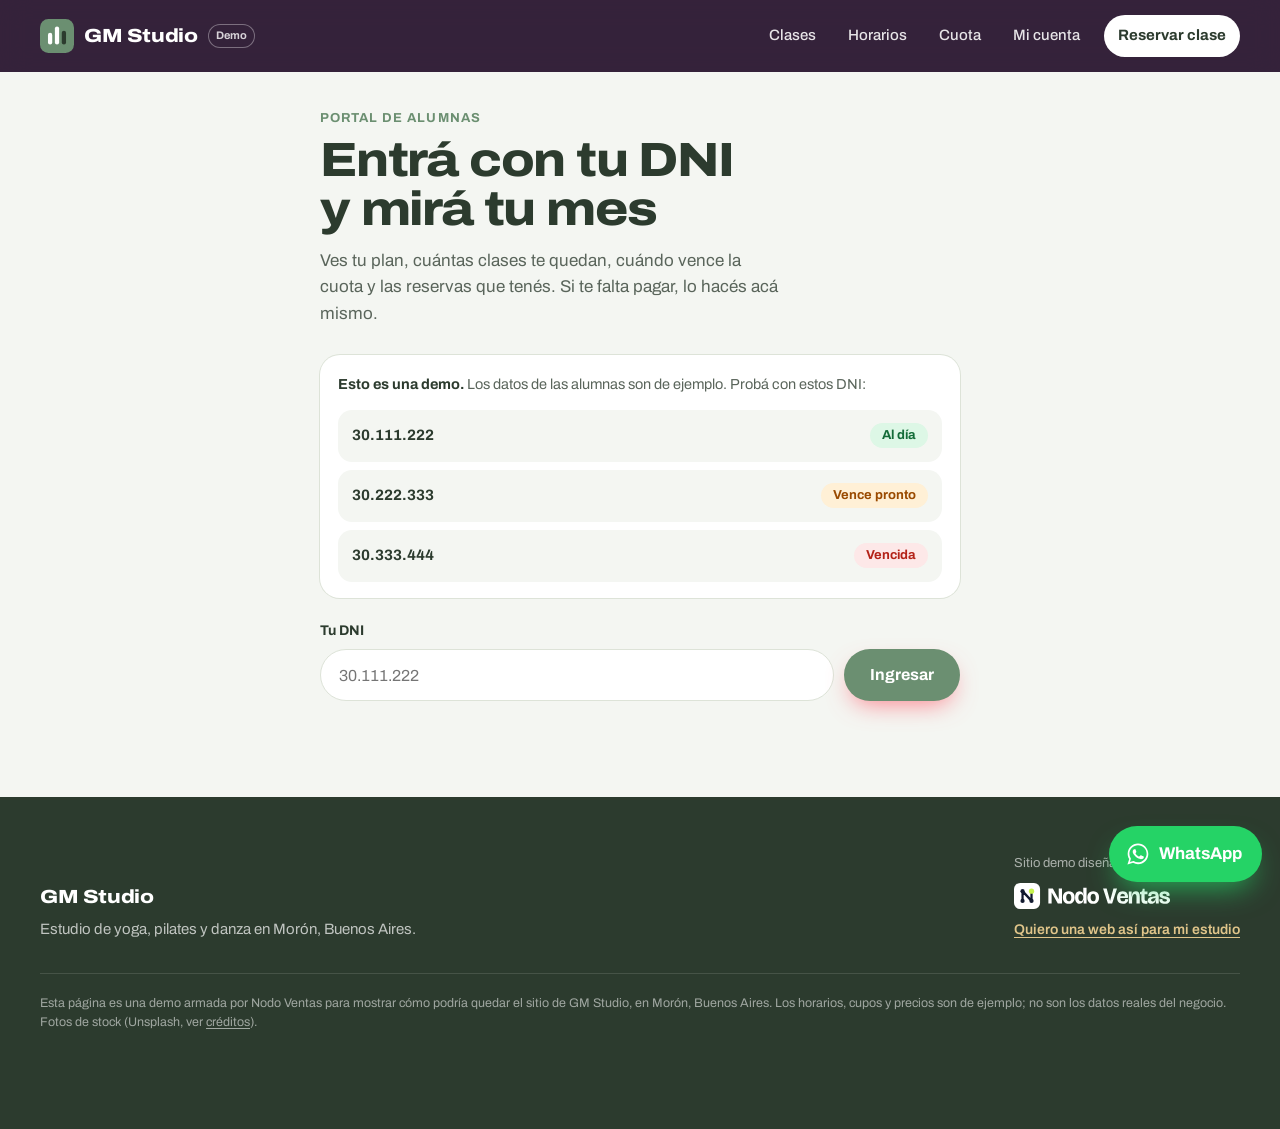
==== mi-cuenta/index.html @ b929a4d4 "Demo personalizada de Nodo Ventas: demo-gm-studio-moron" ====
<!DOCTYPE html>
<html lang="es-AR">
<head>
  <meta charset="utf-8">
  <meta name="viewport" content="width=device-width, initial-scale=1, viewport-fit=cover">
  <title>Portal de alumnas · GM Studio</title>
  <meta name="description" content="Entrá con tu DNI y mirá tu plan, cuántas clases te quedan, cuándo vence la cuota y tus reservas. Sitio demo creado por Nodo Ventas.">
  <meta name="robots" content="noindex, nofollow">
  <meta name="theme-color" content="#2C3B2E">
  <link rel="icon" href="../favicon.svg" type="image/svg+xml">
  <link rel="preconnect" href="https://fonts.googleapis.com">
  <link rel="preconnect" href="https://fonts.gstatic.com" crossorigin>
  <link href="https://fonts.googleapis.com/css2?family=Archivo:wdth,wght@62..125,400..900&display=swap" rel="stylesheet">
  <link rel="stylesheet" href="../styles.css">
  <link rel="stylesheet" href="portal.css">
</head>
<body class="subpage">
  <a class="skip" href="#contenido">Saltar al contenido</a>

  <header class="site-header solid" id="top">
    <div class="wrap header-inner">
      <a class="brand" href="../" aria-label="GM Studio, inicio">
        <svg class="brand-mark" viewBox="0 0 64 64" aria-hidden="true"><rect width="64" height="64" rx="16" fill="#6B8F71"/><rect x="15" y="26" width="8" height="22" rx="4" fill="#fff"/><rect x="28" y="14" width="8" height="34" rx="4" fill="#fff"/><rect x="41" y="22" width="8" height="26" rx="4" fill="#2C3B2E"/></svg>
        <span class="brand-name">GM Studio</span>
      </a>
      <a class="demo-tag" href="../oferta/" title="Sitio demo hecho por Nodo Ventas">Demo</a>
      <button class="menu-btn" type="button" aria-expanded="false" aria-controls="nav" aria-label="Abrir menú"><span></span><span></span></button>
      <nav class="nav" id="nav">
        <a href="../#clases">Clases</a>
        <a href="../#horarios">Horarios</a>
        <a href="../#cuota">Cuota</a>
        <a href="./" aria-current="page">Mi cuenta</a>
        <a class="nav-cta" href="../#horarios">Reservar clase</a>
      </nav>
    </div>
  </header>

  <main id="contenido" class="portal">
    <div class="wrap portal-wrap">
      <p class="portal-kicker">Portal de alumnas</p>
      <h1>Entrá con tu DNI y mirá tu mes</h1>
      <p class="portal-lead">Ves tu plan, cuántas clases te quedan, cuándo vence la cuota y las reservas que tenés. Si te falta pagar, lo hacés acá mismo.</p>

      <aside class="demo-banner" aria-label="Datos de la demo">
        <p><strong>Esto es una demo.</strong> Los datos de las alumnas son de ejemplo. Probá con estos DNI:</p>
        <div class="dni-hints">
          <button type="button" class="hint" data-dni="30111222">30.111.222 <span class="badge badge-ok">Al día</span></button>
          <button type="button" class="hint" data-dni="30222333">30.222.333 <span class="badge badge-pend">Vence pronto</span></button>
          <button type="button" class="hint" data-dni="30333444">30.333.444 <span class="badge badge-late">Vencida</span></button>
        </div>
      </aside>

      <form id="login-form" class="dni-form">
        <label for="dni">Tu DNI</label>
        <div class="dni-row">
          <input id="dni" name="dni" inputmode="numeric" autocomplete="off" required placeholder="30.111.222" aria-describedby="dni-error">
          <button class="btn btn-coral" type="submit">Ingresar</button>
        </div>
        <p class="form-error" id="dni-error" hidden>No encontramos ese DNI. En la demo usá uno de los tres de arriba.</p>
      </form>

      <section id="account-panel" class="account portal-account" hidden aria-live="polite"></section>
    </div>
  </main>

  <footer class="site-footer">
    <div class="wrap footer-grid">
      <div class="footer-brand">
        <span class="brand-name">GM Studio</span>
        <p>Estudio de yoga, pilates y danza en Morón, Buenos Aires.</p>
      </div>
      <div class="made-by">
        <span>Sitio demo diseñado por</span>
        <a href="../oferta/" aria-label="Nodo Ventas, ver la oferta"><img src="../img/nodo/nodo-ventas-logo-blanco.svg" alt="Nodo Ventas" width="150" height="25"></a>
        <a class="made-link" href="../oferta/">Quiero una web así para mi estudio</a>
      </div>
    </div>
    <p class="wrap legal">Esta página es una demo armada por Nodo Ventas para mostrar cómo podría quedar el sitio de GM Studio, en Morón, Buenos Aires. Los horarios, cupos y precios son de ejemplo; no son los datos reales del negocio. Fotos de stock (Unsplash, ver <a href="../CREDITS.md">créditos</a>).</p>
  </footer>

  <a class="wa-float" href="https://wa.me/5491100000000?text=Hola%21%20Quiero%20reservar%20una%20clase%20de%20prueba" target="_blank" rel="noopener" aria-label="Escribir por WhatsApp">
    <svg viewBox="0 0 32 32" aria-hidden="true"><path fill="currentColor" d="M16 3C9 3 3.3 8.6 3.3 15.6c0 2.4.7 4.7 1.9 6.7L3 29l6.9-2.1c1.9 1 4 1.6 6.1 1.6 7 0 12.7-5.6 12.7-12.6S23 3 16 3zm0 23.2c-1.9 0-3.8-.5-5.4-1.5l-.4-.2-4.1 1.2 1.2-4-.3-.4a10.4 10.4 0 0 1-1.6-5.6C5.4 9.9 10.1 5.3 16 5.3s10.6 4.6 10.6 10.3S21.9 26.2 16 26.2zm5.8-7.7c-.3-.2-1.9-.9-2.2-1-.3-.1-.5-.2-.7.2-.2.3-.8 1-1 1.2-.2.2-.4.2-.7.1-.3-.2-1.3-.5-2.5-1.6-.9-.8-1.6-1.8-1.7-2.1-.2-.3 0-.5.1-.6l.5-.6c.2-.2.2-.3.3-.6.1-.2 0-.4 0-.6l-1-2.4c-.3-.6-.5-.5-.7-.5h-.6c-.2 0-.6.1-.9.4-.3.3-1.2 1.1-1.2 2.7s1.2 3.2 1.4 3.4c.2.2 2.4 3.6 5.8 5 2.9 1.1 3.4.9 4 .8.6-.1 1.9-.8 2.2-1.5.3-.8.3-1.4.2-1.5-.1-.2-.3-.3-.6-.4z"/></svg>
    <span>WhatsApp</span>
  </a>

  <div class="modal" id="modal-pago" hidden>
    <div class="sheet" role="dialog" aria-modal="true" aria-labelledby="pago-titulo">
      <button class="sheet-x" type="button" data-close aria-label="Cerrar">×</button>
      <div id="pago-form">
        <h2 id="pago-titulo">Cuota de noviembre</h2>
        <p class="pay-amount">$18.000</p>
        <p class="class-resume" id="pago-resumen">Plan 8 clases · GM Studio</p>
        <fieldset class="pay-methods">
          <legend>Medio de pago</legend>
          <label><input type="radio" name="pm" checked> Dinero en cuenta de Mercado Pago</label>
          <label><input type="radio" name="pm"> Tarjeta de débito o crédito</label>
        </fieldset>
        <button class="btn btn-mp btn-block" type="button" id="btn-pagar">Pagar $18.000</button>
        <p class="fine-print">Simulación de demo: no se abre un checkout real ni se cobra nada.</p>
      </div>
      <div id="pago-ok" hidden>
        <div class="ok-head">
          <span class="ok-check" aria-hidden="true"><svg viewBox="0 0 24 24"><path d="M5 12.5l4.2 4.2L19 7" fill="none" stroke="currentColor" stroke-width="2.6" stroke-linecap="round" stroke-linejoin="round"/></svg></span>
          <div><h2>Pago aprobado</h2><p class="class-resume">La cuota quedó acreditada en tu cuenta.</p></div>
        </div>
        <button class="btn btn-ink btn-block" type="button" data-close>Volver</button>
      </div>
    </div>
  </div>

  <script src="portal.js"></script>
</body>
</html>
---- styles.css ----
:root {
  --plum: #2C3B2E;
  --plum-2: #3A4E3D;
  --coral: #6B8F71;
  --coral-ink: #54785A;
  --amber: #E0C58A;
  --paper: #FFFFFF;
  --mist: #F4F6F2;
  --ink: #2C3B2E;
  --ink-soft: #5A655B;
  --line: #DDE3D8;
  --mp: #009EE3;
  --wa: #25D366;
  --font: "Archivo", "Helvetica Neue", Arial, sans-serif;
  --max: 1200px;
  --ease: cubic-bezier(.16, 1, .3, 1);
}
*, *::before, *::after { box-sizing: border-box; }
html { scroll-behavior: smooth; -webkit-text-size-adjust: 100%; }
@media (prefers-reduced-motion: reduce) { html { scroll-behavior: auto; } *, *::before, *::after { animation: none !important; transition: none !important; } }
body { margin: 0; background: var(--paper); color: var(--ink); font-family: var(--font); font-size: 17px; line-height: 1.55; -webkit-font-smoothing: antialiased; font-variation-settings: "wdth" 100; }
::selection { background: var(--coral); color: #fff; }
img { max-width: 100%; display: block; }
a { color: inherit; text-underline-offset: .18em; }
button, input { font: inherit; color: inherit; }
button { cursor: pointer; }
:focus-visible { outline: 3px solid var(--amber); outline-offset: 3px; border-radius: 6px; }
h1, h2, h3 { margin: 0; line-height: 1.02; letter-spacing: -0.025em; font-weight: 800; font-stretch: 112%; font-variation-settings: "wdth" 112; text-wrap: balance; }
p { margin: 0; }
.wrap { width: min(var(--max), calc(100% - 40px)); margin-inline: auto; }
.skip { position: absolute; left: 12px; top: -48px; z-index: 100; background: var(--amber); color: var(--ink); padding: 8px 12px; border-radius: 8px; }
.skip:focus { top: 12px; }

/* header */
.site-header { position: fixed; inset: 0 0 auto; z-index: 40; color: #fff; transition: background .4s var(--ease), box-shadow .4s var(--ease); }
.site-header.solid { background: rgba(36, 16, 43, .92); backdrop-filter: saturate(1.4) blur(14px); box-shadow: 0 1px 0 rgba(255,255,255,.08); }
.header-inner { display: flex; align-items: center; justify-content: space-between; min-height: 72px; gap: 16px; }
.brand { display: inline-flex; align-items: center; gap: 10px; text-decoration: none; }
.brand-mark { width: 34px; height: 34px; }
.brand-name { font-weight: 800; font-size: 19px; letter-spacing: -0.02em; font-variation-settings: "wdth" 118; }
.nav { display: flex; align-items: center; gap: 4px; }
.nav a { text-decoration: none; font-size: 15px; font-weight: 500; padding: 9px 14px; border-radius: 999px; opacity: .88; transition: background .2s, opacity .2s; }
.nav a:hover { opacity: 1; background: rgba(255,255,255,.1); }
.nav .nav-cta { background: #fff; color: var(--plum); font-weight: 700; opacity: 1; margin-left: 6px; }
.nav .nav-cta:hover { background: var(--amber); }
.menu-btn { display: none; width: 44px; height: 44px; border: 0; border-radius: 12px; background: rgba(255,255,255,.12); position: relative; }
.menu-btn span { position: absolute; left: 13px; right: 13px; height: 2px; background: #fff; border-radius: 2px; transition: transform .3s var(--ease); }
.menu-btn span:first-child { top: 17px; } .menu-btn span:last-child { top: 25px; }
.menu-btn[aria-expanded="true"] span:first-child { transform: translateY(4px) rotate(45deg); }
.menu-btn[aria-expanded="true"] span:last-child { transform: translateY(-4px) rotate(-45deg); }
@media (max-width: 860px) {
  .menu-btn { display: block; }
  .nav { position: absolute; top: 72px; left: 12px; right: 12px; flex-direction: column; align-items: stretch; padding: 10px; border-radius: 18px; background: var(--plum); box-shadow: 0 24px 48px rgba(0,0,0,.35); opacity: 0; transform: translateY(-8px); pointer-events: none; transition: opacity .25s var(--ease), transform .25s var(--ease); }
  .nav.open { opacity: 1; transform: none; pointer-events: auto; }
  .nav a { padding: 14px 16px; font-size: 17px; }
  .nav .nav-cta { margin: 6px 0 0; text-align: center; }
}

/* buttons */
.btn { display: inline-flex; align-items: center; justify-content: center; gap: 8px; min-height: 52px; padding: 0 26px; border-radius: 999px; border: 0; font-weight: 700; font-size: 16px; text-decoration: none; transition: transform .2s var(--ease), background .2s, box-shadow .2s; }
.btn:active { transform: scale(.97); }
.btn-coral { background: var(--coral); color: #fff; box-shadow: 0 10px 24px -8px rgba(255,77,94,.7); }
.btn-coral:hover { background: var(--coral-ink); }
.btn-glass { background: rgba(255,255,255,.14); color: #fff; backdrop-filter: blur(8px); box-shadow: inset 0 0 0 1px rgba(255,255,255,.35); }
.btn-glass:hover { background: rgba(255,255,255,.24); }
.btn-ink { background: var(--plum); color: #fff; }
.btn-ink:hover { background: var(--plum-2); }
.btn-mp { background: var(--mp); color: #fff; }
.btn-mp:hover { background: #0088c4; }
.btn-ghost { background: transparent; box-shadow: inset 0 0 0 1.5px var(--line); color: var(--ink); }
.btn-block { width: 100%; }
.btn[disabled] { opacity: .45; cursor: not-allowed; box-shadow: none; }

/* hero */
.hero { position: relative; min-height: 100svh; display: flex; align-items: flex-end; color: #fff; overflow: hidden; background: var(--plum); }
.hero-img { position: absolute; inset: 0; width: 100%; height: 100%; object-fit: cover; object-position: 62% 30%; transform: scale(1.06); animation: settle 1.8s var(--ease) forwards; }
.hero-shade { position: absolute; inset: 0; background: linear-gradient(180deg, rgba(44, 59, 46,.55) 0%, rgba(44, 59, 46,0) 28%, rgba(44, 59, 46,.2) 50%, rgba(44, 59, 46,.94) 100%), linear-gradient(90deg, rgba(44, 59, 46,.7) 0%, rgba(44, 59, 46,0) 65%); }
.hero-inner { position: relative; padding: 96px 0 64px; display: grid; grid-template-columns: 1.15fr minmax(260px, 360px); gap: 40px; align-items: end; width: 100%; }
.hero-video { width: min(100%, 360px); aspect-ratio: 9 / 16; justify-self: end; border-radius: 22px; overflow: hidden; background: #000; box-shadow: 0 28px 60px -18px rgba(0,0,0,.7), 0 0 0 1px rgba(255,255,255,.14); }
.hero-video video { width: 100%; height: 100%; display: block; object-fit: contain; background: #000; }
.hero-copy { min-width: 0; }
.hero-title { font-size: clamp(50px, 9vw, 124px); line-height: .9; letter-spacing: -0.035em; font-weight: 900; font-variation-settings: "wdth" 125; max-width: 11ch; }
.hero-title span { display: inline-block; opacity: 0; transform: translateY(.35em); animation: rise .9s var(--ease) forwards; }
.hero-title span:nth-child(2) { animation-delay: .12s; }
.hero-title span:nth-child(3) { animation-delay: .24s; color: var(--amber); }
.hero-lead { max-width: 46ch; margin-top: 26px; font-size: clamp(17px, 1.6vw, 20px); color: rgba(255,255,255,.86); }
.hero-actions { display: flex; flex-wrap: wrap; gap: 12px; margin-top: 30px; }
.hero-meta { display: flex; align-items: center; gap: 10px; margin-top: 28px; font-size: 14px; color: rgba(255,255,255,.75); }
.live-dot { width: 9px; height: 9px; border-radius: 50%; background: #3BE07A; box-shadow: 0 0 0 0 rgba(59,224,122,.6); animation: pulse 2s infinite; }
@keyframes settle { to { transform: scale(1); } }
@keyframes rise { to { opacity: 1; transform: none; } }
@keyframes pulse { 70% { box-shadow: 0 0 0 10px rgba(59,224,122,0); } 100% { box-shadow: 0 0 0 0 rgba(59,224,122,0); } }

/* sections */
section { scroll-margin-top: 72px; }
.section-head { display: grid; grid-template-columns: 1.1fr 1fr; gap: 24px 64px; align-items: end; margin-bottom: 40px; }
.section-head h2 { font-size: clamp(36px, 5vw, 64px); }
.section-head p { color: var(--ink-soft); max-width: 48ch; }
@media (max-width: 860px) { .section-head { grid-template-columns: 1fr; margin-bottom: 28px; } }

.clases { padding: 104px 0 88px; }
.rail { display: grid; grid-auto-flow: column; grid-auto-columns: minmax(280px, 31%); gap: 18px; overflow-x: auto; scroll-snap-type: x mandatory; padding: 4px max(20px, calc((100% - var(--max)) / 2)) 24px; scroll-padding-inline: max(20px, calc((100% - var(--max)) / 2)); scrollbar-width: thin; scrollbar-color: var(--coral) var(--mist); }
.rail::-webkit-scrollbar { height: 6px; } .rail::-webkit-scrollbar-thumb { background: var(--coral); border-radius: 6px; } .rail::-webkit-scrollbar-track { background: var(--mist); }
@media (max-width: 860px) { .rail { grid-auto-columns: 78%; } }
.class-tile { position: relative; scroll-snap-align: start; border-radius: 22px; overflow: hidden; aspect-ratio: 4 / 5; background: var(--plum); color: #fff; isolation: isolate; }
.class-tile img { position: absolute; inset: 0; width: 100%; height: 100%; object-fit: cover; transition: transform .8s var(--ease); z-index: -1; }
.class-tile::after { content: ""; position: absolute; inset: 0; z-index: -1; background: linear-gradient(180deg, rgba(44, 59, 46,0) 40%, rgba(44, 59, 46,.92) 100%); }
.class-tile:hover img { transform: scale(1.05); }
.tile-copy { position: absolute; inset: auto 0 0; padding: 22px; }
.tile-copy h3 { font-size: 28px; }
.tile-copy p { margin-top: 6px; color: rgba(255,255,255,.85); font-size: 15px; }
.tile-meta { display: inline-block; margin-top: 12px; font-size: 13px; font-weight: 600; color: var(--amber); }

/* horarios */
.horarios { padding: 96px 0; background: var(--mist); }
.days { display: flex; gap: 8px; overflow-x: auto; padding-bottom: 6px; margin-bottom: 22px; scrollbar-width: none; }
.days::-webkit-scrollbar { display: none; }
.day { flex: 0 0 auto; min-width: 82px; padding: 12px 16px; border-radius: 16px; border: 0; background: #fff; color: var(--ink); text-align: left; box-shadow: inset 0 0 0 1px var(--line); transition: background .2s, color .2s; }
.day b { display: block; font-size: 17px; }
.day small { color: var(--ink-soft); font-size: 13px; }
.day[aria-selected="true"] { background: var(--plum); color: #fff; box-shadow: none; }
.day[aria-selected="true"] small { color: rgba(255,255,255,.7); }
.schedule { display: grid; gap: 12px; }
.slot { display: grid; grid-template-columns: 76px 96px 1fr auto; align-items: center; gap: 20px; padding: 14px 16px 14px 20px; border-radius: 20px; background: #fff; box-shadow: 0 1px 2px rgba(44, 59, 46,.06); animation: rise .5s var(--ease) both; opacity: 0; transform: translateY(8px); }
.slot:nth-child(2) { animation-delay: .05s; } .slot:nth-child(3) { animation-delay: .1s; }
.slot-time { font-size: 24px; font-weight: 800; font-variant-numeric: tabular-nums; letter-spacing: -0.02em; }
.slot-time small { display: block; font-size: 13px; font-weight: 500; color: var(--ink-soft); }
.slot img { width: 96px; height: 72px; object-fit: cover; border-radius: 12px; }
.slot h3 { font-size: 20px; letter-spacing: -0.015em; font-variation-settings: "wdth" 105; }
.slot-sub { color: var(--ink-soft); font-size: 14px; margin-top: 2px; }
.spots { display: flex; align-items: center; gap: 10px; margin-top: 8px; font-size: 13px; font-weight: 600; }
.bar { width: 110px; height: 6px; border-radius: 6px; background: var(--line); overflow: hidden; }
.bar i { display: block; height: 100%; background: var(--coral); border-radius: 6px; }
.spots.ok { color: #1F8A4C; } .spots.ok .bar i { background: #2EB866; }
.spots.warn { color: #C2410C; } .spots.warn .bar i { background: var(--amber); }
.spots.full { color: var(--ink-soft); }
.slot .btn { min-height: 46px; padding: 0 20px; font-size: 15px; }
@media (max-width: 720px) {
  .slot { grid-template-columns: 64px 1fr; grid-template-areas: "time info" "btn btn"; gap: 12px 14px; padding: 16px; }
  .slot img { display: none; }
  .slot-time { grid-area: time; font-size: 21px; }
  .slot-info { grid-area: info; }
  .slot .btn { grid-area: btn; width: 100%; }
}

/* cuota */
.cuota { padding: 112px 0; }
.cuota-grid { display: grid; grid-template-columns: 1fr minmax(320px, 440px); gap: 64px; align-items: center; }
.cuota-copy h2, .avisos-copy h2 { font-size: clamp(36px, 5vw, 60px); }
.cuota-copy > p, .avisos-copy > p { margin-top: 18px; color: var(--ink-soft); max-width: 46ch; }
.ticks { list-style: none; padding: 0; margin: 26px 0 0; display: grid; gap: 12px; }
.ticks li { display: flex; gap: 12px; align-items: flex-start; font-weight: 500; }
.ticks li::before { content: ""; flex: 0 0 22px; height: 22px; border-radius: 50%; background: var(--coral) url("data:image/svg+xml,%3Csvg xmlns='http://www.w3.org/2000/svg' viewBox='0 0 24 24'%3E%3Cpath d='M6 12.5l4 4L18 8' fill='none' stroke='white' stroke-width='3' stroke-linecap='round' stroke-linejoin='round'/%3E%3C/svg%3E") center/14px no-repeat; margin-top: 1px; }
.account { background: #fff; border-radius: 28px; padding: 26px; box-shadow: 0 30px 60px -24px rgba(44, 59, 46,.35), 0 0 0 1px var(--line); }
.account-head { display: flex; gap: 14px; align-items: center; padding-bottom: 18px; border-bottom: 1px solid var(--line); }
.account-head strong { display: block; font-size: 18px; } .account-head span { color: var(--ink-soft); font-size: 14px; }
.avatar { width: 48px; height: 48px; border-radius: 50%; display: grid; place-items: center; background: var(--amber); color: var(--plum); font-weight: 800; }
.fee-row { display: flex; justify-content: space-between; align-items: center; padding: 16px 0; border-bottom: 1px solid var(--line); }
.fee-row strong { display: block; } .fee-row span { color: var(--ink-soft); font-size: 14px; }
.badge { font-size: 13px; font-weight: 700; padding: 6px 12px; border-radius: 999px; }
.badge-ok { background: #DDF7E6; color: #136C38; }
.badge-pend { background: #FFF0D6; color: #9A4A00; }
.account .btn-mp { width: 100%; margin-top: 20px; }
.fine-print { font-size: 12.5px; color: var(--ink-soft); margin-top: 12px; }
@media (max-width: 860px) { .cuota-grid { grid-template-columns: 1fr; gap: 40px; } .cuota { padding: 80px 0; } }

/* avisos */
.avisos { padding: 112px 0; background: var(--plum); color: #fff; overflow: hidden; }
.avisos-grid { display: grid; grid-template-columns: minmax(300px, 380px) 1fr; gap: 80px; align-items: center; }
.avisos-copy > p { color: rgba(255,255,255,.78); }
.avisos-copy .btn { margin-top: 28px; background: #fff; color: var(--plum); }
.phone { border-radius: 40px; padding: 10px; background: #0E0711; box-shadow: 0 40px 80px -20px rgba(0,0,0,.6), 0 0 0 1px rgba(255,255,255,.08); transform: rotate(-2deg); }
.phone .wa-top { border-radius: 30px 30px 0 0; }
.phone .wa-body { border-radius: 0 0 30px 30px; min-height: 470px; }
@media (max-width: 860px) { .avisos-grid { grid-template-columns: 1fr; gap: 48px; } .phone { transform: none; max-width: 380px; } .avisos { padding: 80px 0; } }

/* whatsapp look */
.wa-top { display: flex; align-items: center; gap: 10px; padding: 12px 14px; background: #008069; color: #fff; }
.wa-back { font-size: 26px; line-height: 1; opacity: .9; }
.wa-ava { width: 36px; height: 36px; flex: 0 0 36px; } .wa-ava svg { width: 100%; height: 100%; }
.wa-name { display: flex; flex-direction: column; line-height: 1.2; } .wa-name b { font-size: 15px; } .wa-name small { font-size: 12px; opacity: .8; }
.wa-body { background: #EFEAE2; padding: 14px 12px 18px; display: flex; flex-direction: column; gap: 6px; color: #111B21; font-family: -apple-system, "Segoe UI", Roboto, Helvetica, Arial, sans-serif; font-size: 14.5px; line-height: 1.4; }
.wa-day { align-self: center; background: #fff; color: #54656F; font-size: 12px; padding: 4px 10px; border-radius: 8px; margin: 6px 0; box-shadow: 0 1px 1px rgba(0,0,0,.08); }
.bubble { max-width: 86%; padding: 7px 9px 6px; border-radius: 10px; box-shadow: 0 1px 1px rgba(0,0,0,.12); position: relative; }
.bubble.in { align-self: flex-start; background: #fff; border-top-left-radius: 2px; }
.bubble.out { align-self: flex-end; background: #D9FDD3; border-top-right-radius: 2px; }
.bubble time { display: block; text-align: right; font-size: 11px; color: #667781; margin-top: 2px; }
.ticks-blue { color: #53BDEB; letter-spacing: -3px; margin-left: 2px; }
.wa-link { color: #027EB5; text-decoration: underline; }

/* sala */
.sala { position: relative; min-height: 70vh; display: flex; align-items: flex-end; color: #fff; }
.sala img { position: absolute; inset: 0; width: 100%; height: 100%; object-fit: cover; }
.sala::before { content: ""; position: absolute; inset: 0; z-index: 1; background: linear-gradient(0deg, rgba(44, 59, 46,.85), rgba(44, 59, 46,0) 60%); }
.sala-copy { position: relative; z-index: 2; padding-bottom: 56px; }
.sala-copy h2 { font-size: clamp(30px, 4.4vw, 56px); max-width: 18ch; }

/* faq */
.faq { padding: 112px 0; }
.faq-grid { display: grid; grid-template-columns: 1fr 1.3fr; gap: 64px; }
.faq h2 { font-size: clamp(34px, 4.5vw, 56px); }
details { border-bottom: 1px solid var(--line); padding: 20px 0; }
summary { cursor: pointer; font-weight: 700; font-size: 19px; list-style: none; display: flex; justify-content: space-between; gap: 16px; }
summary::-webkit-details-marker { display: none; }
summary::after { content: "+"; font-weight: 400; font-size: 26px; line-height: 1; color: var(--coral); transition: transform .3s var(--ease); }
details[open] summary::after { transform: rotate(45deg); }
details p { margin-top: 10px; color: var(--ink-soft); max-width: 60ch; }
@media (max-width: 860px) { .faq-grid { grid-template-columns: 1fr; gap: 24px; } .faq { padding: 80px 0; } }

/* footer */
.site-footer { background: var(--plum); color: #fff; padding: 56px 0 96px; }
.footer-grid { display: flex; flex-wrap: wrap; justify-content: space-between; gap: 32px; align-items: flex-end; padding-bottom: 32px; border-bottom: 1px solid rgba(255,255,255,.12); }
.footer-brand p { color: rgba(255,255,255,.7); margin-top: 6px; font-size: 15px; }
.made-by { display: grid; gap: 10px; justify-items: start; }
.made-by > span { font-size: 13px; color: rgba(255,255,255,.6); }
.made-by img { height: 26px; width: auto; }
.made-link { font-size: 14px; font-weight: 600; color: var(--amber); }
.legal { font-size: 12.5px; color: rgba(255,255,255,.55); margin-top: 20px; }

/* floating */
.wa-float { position: fixed; right: 18px; bottom: 18px; z-index: 50; display: inline-flex; align-items: center; gap: 8px; height: 56px; padding: 0 20px 0 16px; border-radius: 999px; background: var(--wa); color: #fff; font-weight: 700; text-decoration: none; box-shadow: 0 14px 30px -10px rgba(37,211,102,.8); transition: transform .2s var(--ease); }
.wa-float:hover { transform: translateY(-2px); }
.wa-float svg { width: 26px; height: 26px; }
.demo-chip { position: fixed; left: 14px; bottom: 18px; z-index: 50; font-size: 12px; font-weight: 600; text-decoration: none; padding: 7px 12px; border-radius: 999px; background: rgba(44, 59, 46,.78); color: rgba(255,255,255,.9); backdrop-filter: blur(8px); box-shadow: inset 0 0 0 1px rgba(255,255,255,.18); }
@media (max-width: 520px) { .wa-float span { display: none; } .wa-float { padding: 0; width: 56px; justify-content: center; } }

/* modal */
.modal { position: fixed; inset: 0; z-index: 80; display: grid; place-items: end center; background: rgba(20,8,24,.55); backdrop-filter: blur(4px); padding: 0; }
@media (min-width: 640px) { .modal { place-items: center; padding: 24px; } }
.modal[hidden] { display: none; }
.sheet { position: relative; width: min(460px, 100%); max-height: 92svh; overflow: auto; background: #fff; color: var(--ink); border-radius: 26px 26px 0 0; padding: 30px 24px 26px; animation: sheet .45s var(--ease); }
@media (min-width: 640px) { .sheet { border-radius: 26px; } }
@keyframes sheet { from { transform: translateY(40px); opacity: 0; } }
.sheet h2 { font-size: 28px; }
.sheet-x { position: absolute; right: 14px; top: 14px; width: 38px; height: 38px; border-radius: 50%; border: 0; background: var(--mist); font-size: 22px; line-height: 1; }
.class-resume { color: var(--ink-soft); margin-top: 6px; }
.sheet label { display: block; font-weight: 600; font-size: 14px; margin: 18px 0 6px; }
.sheet input:not([type="radio"]) { width: 100%; height: 52px; border-radius: 14px; border: 1.5px solid var(--line); padding: 0 16px; font-size: 16px; background: #fff; }
.sheet input:focus { outline: none; border-color: var(--coral); box-shadow: 0 0 0 4px rgba(255,77,94,.15); }
.sheet .btn-block { margin-top: 22px; }
.ok-head { display: flex; gap: 14px; align-items: center; }
.ok-check { width: 52px; height: 52px; flex: 0 0 52px; border-radius: 50%; background: #2EB866; color: #fff; display: grid; place-items: center; animation: pop .5s var(--ease); }
.ok-check svg { width: 28px; height: 28px; }
@keyframes pop { from { transform: scale(.4); opacity: 0; } }
.wa-label { margin: 22px 0 8px; font-size: 13px; font-weight: 600; color: var(--ink-soft); }
.wa-mini { border-radius: 18px; overflow: hidden; box-shadow: 0 0 0 1px var(--line); }
.wa-mini .wa-body { min-height: 0; }
.wa-mini .bubble { animation: rise .5s .25s var(--ease) both; opacity: 0; transform: translateY(8px); }
.pay-amount { font-size: 44px; font-weight: 800; letter-spacing: -0.03em; margin-top: 10px; font-variant-numeric: tabular-nums; }
.pay-methods { border: 0; padding: 0; margin: 18px 0 0; display: grid; gap: 8px; }
.pay-methods legend { font-weight: 600; font-size: 14px; margin-bottom: 8px; }
.pay-methods label { margin: 0; display: flex; gap: 10px; align-items: center; padding: 14px; border-radius: 14px; box-shadow: inset 0 0 0 1.5px var(--line); font-weight: 500; }
.pay-methods label:has(input:checked) { box-shadow: inset 0 0 0 2px var(--mp); }
.pay-methods input { accent-color: var(--mp); }
.btn.loading { pointer-events: none; opacity: .8; }
.btn.loading::after { content: ""; width: 16px; height: 16px; border-radius: 50%; border: 2px solid rgba(255,255,255,.5); border-top-color: #fff; animation: spin .7s linear infinite; }
@keyframes spin { to { transform: rotate(360deg); } }

.demo-tag { margin-right: auto; margin-left: -6px; font-size: 11px; font-weight: 700; letter-spacing: .02em; text-decoration: none; padding: 3px 8px; border-radius: 999px; color: rgba(255,255,255,.8); box-shadow: inset 0 0 0 1px rgba(255,255,255,.35); }
.demo-tag:hover { color: #fff; box-shadow: inset 0 0 0 1px #fff; }
@media (max-width: 900px) {
  .hero { min-height: 0; align-items: stretch; overflow: hidden; }
  .hero-inner { grid-template-columns: 1fr; justify-items: center; padding: 88px 0 48px; gap: 28px; }
  .hero-video { width: min(100%, calc(68svh * 9 / 16), 380px); justify-self: center; }
  .hero-copy { width: 100%; }
}
@media (max-width: 600px) { .hero-img { object-position: 58% 18%; } }

.hero-inner.no-video { grid-template-columns: minmax(0, 34rem); }
@media (max-width: 860px) { .hero-inner.no-video { grid-template-columns: 1fr; } }
---- mi-cuenta/portal.css ----
/* Portal de alumnas — misma base visual que la demo GM Studio */
body.subpage { background: var(--mist); padding-top: 72px; }
body.subpage .site-header { background: rgba(36, 16, 43, .92); backdrop-filter: saturate(1.4) blur(14px); box-shadow: 0 1px 0 rgba(255,255,255,.08); }

.portal { padding: 36px 0 96px; }
.portal-wrap { max-width: 640px; }
.portal-kicker { font-size: 13px; font-weight: 700; letter-spacing: .08em; text-transform: uppercase; color: var(--coral); }
.portal h1 { font-size: clamp(32px, 7vw, 48px); margin-top: 8px; }
.portal-lead { margin-top: 14px; color: var(--ink-soft); max-width: 46ch; }

.demo-banner { margin-top: 28px; background: #fff; border-radius: 20px; padding: 18px 18px 16px; box-shadow: 0 0 0 1px var(--line); }
.demo-banner p { font-size: 14.5px; color: var(--ink-soft); }
.demo-banner strong { color: var(--ink); }
.dni-hints { display: grid; gap: 8px; margin-top: 14px; }
.hint { display: flex; align-items: center; justify-content: space-between; gap: 12px; width: 100%; min-height: 52px; padding: 0 14px; border: 0; border-radius: 14px; background: var(--mist); font: 700 15px/1 var(--font); color: var(--ink); font-variant-numeric: tabular-nums; text-align: left; box-shadow: inset 0 0 0 1.5px transparent; transition: background .2s, box-shadow .2s; }
.hint:hover, .hint:focus-visible { background: #fff; box-shadow: inset 0 0 0 1.5px var(--coral); }
.hint .badge { flex: 0 0 auto; }

.badge-late { background: #FDE8E8; color: #B42318; }

.dni-form { margin-top: 22px; }
.dni-form label { display: block; font-weight: 700; font-size: 14px; margin-bottom: 8px; }
.dni-row { display: grid; grid-template-columns: 1fr auto; gap: 10px; }
.dni-form input { width: 100%; height: 52px; border-radius: 999px; border: 1.5px solid var(--line); padding: 0 18px; font-size: 16px; background: #fff; font-variant-numeric: tabular-nums; }
.dni-form input:focus { outline: none; border-color: var(--coral); box-shadow: 0 0 0 4px rgba(255,77,94,.15); }
.form-error { margin-top: 10px; font-size: 14px; font-weight: 600; color: #B42318; }
@media (max-width: 520px) { .dni-row { grid-template-columns: 1fr; } }

.portal-account { margin-top: 22px; }
.portal-account .account-head { align-items: flex-start; }
.account-actions { margin-left: auto; align-self: start; }
.btn-text { border: 0; background: none; color: var(--ink-soft); font: 600 12px/1 var(--font); padding: 6px 0; white-space: nowrap; }
.btn-text:hover { color: var(--ink); text-decoration: underline; text-underline-offset: .18em; }

.stat { padding: 18px 0; border-bottom: 1px solid var(--line); }
.stat-label { font-size: 13px; font-weight: 600; color: var(--ink-soft); }
.stat-value { margin-top: 4px; font-size: 22px; font-weight: 800; letter-spacing: -0.03em; }
.stat-value b { color: var(--coral); }
.meter { margin-top: 12px; height: 8px; border-radius: 8px; background: var(--line); overflow: hidden; }
.meter i { display: block; height: 100%; background: var(--coral); border-radius: 8px; }

.portal-account .fee-row { padding: 18px 0; }
.fee-note { display: block; font-size: 13px; color: var(--ink-soft); font-weight: 500; margin-top: 2px; }

.reservas { padding: 18px 0 8px; }
.reservas h2 { font-size: 16px; letter-spacing: 0; font-stretch: 100%; font-variation-settings: "wdth" 100; }
.reservas ul { list-style: none; padding: 0; margin: 12px 0 0; display: grid; gap: 8px; }
.reservas li { display: grid; grid-template-columns: 92px 1fr; gap: 12px; align-items: center; padding: 12px 14px; border-radius: 14px; background: var(--mist); }
.reservas .when { font-weight: 800; font-size: 14px; letter-spacing: -0.02em; }
.reservas .when small { display: block; font-weight: 600; color: var(--ink-soft); font-size: 12px; }
.reservas .what { font-weight: 700; font-size: 15px; }
.reservas .what small { display: block; font-weight: 500; color: var(--ink-soft); font-size: 13px; }
.empty { color: var(--ink-soft); font-size: 14.5px; margin-top: 8px; }

body.logged-in .dni-form { display: none; }

body.logged-in .portal { padding-top: 20px; padding-bottom: 72px; }
body.logged-in .portal-lead { display: none; }
body.logged-in .portal h1 { font-size: clamp(26px, 6vw, 34px); }
body.logged-in .demo-banner { padding: 12px 14px; margin-top: 16px; }
body.logged-in .demo-banner p { font-size: 13px; }
body.logged-in .dni-hints { gap: 6px; }
body.logged-in .hint { min-height: 44px; font-size: 14px; }
body.logged-in .portal-account { margin-top: 16px; }

.portal-account .account-head span { white-space: nowrap; }
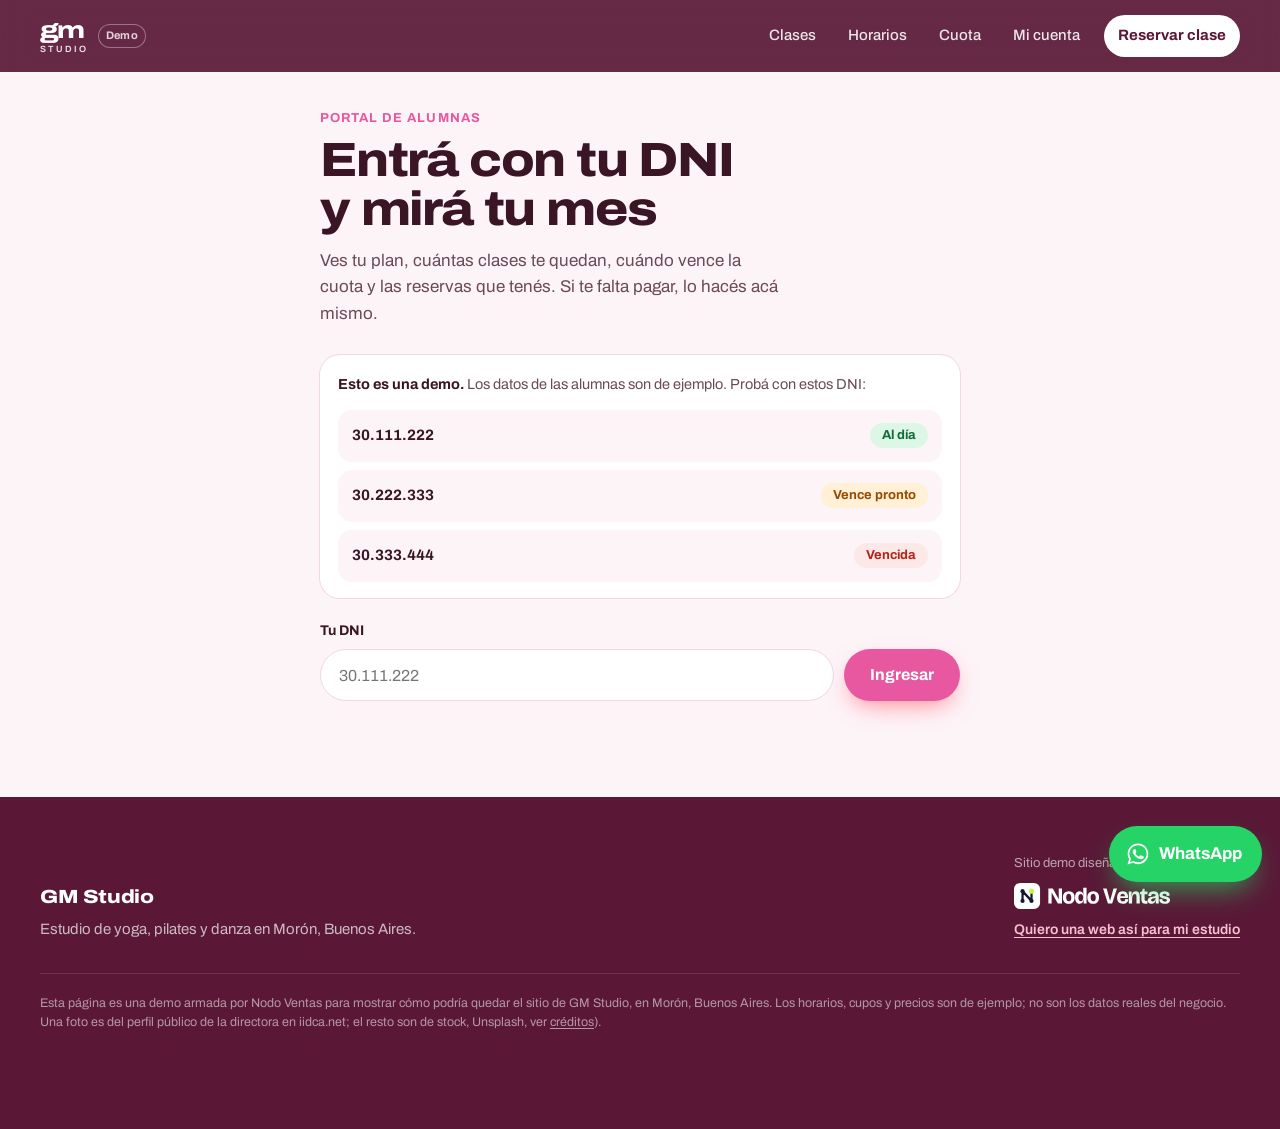
==== commit 32cd3246: "Branding real del negocio: logo, colores y fotos públicas" ====
--- a/mi-cuenta/index.html
+++ b/mi-cuenta/index.html
@@ -6,8 +6,8 @@
   <title>Portal de alumnas · GM Studio</title>
   <meta name="description" content="Entrá con tu DNI y mirá tu plan, cuántas clases te quedan, cuándo vence la cuota y tus reservas. Sitio demo creado por Nodo Ventas.">
   <meta name="robots" content="noindex, nofollow">
-  <meta name="theme-color" content="#2C3B2E">
-  <link rel="icon" href="../favicon.svg" type="image/svg+xml">
+  <meta name="theme-color" content="#5A1836">
+  <link rel="icon" href="../img/brand/favicon.png" type="image/png">
   <link rel="preconnect" href="https://fonts.googleapis.com">
   <link rel="preconnect" href="https://fonts.gstatic.com" crossorigin>
   <link href="https://fonts.googleapis.com/css2?family=Archivo:wdth,wght@62..125,400..900&display=swap" rel="stylesheet">
@@ -20,8 +20,7 @@
   <header class="site-header solid" id="top">
     <div class="wrap header-inner">
       <a class="brand" href="../" aria-label="GM Studio, inicio">
-        <svg class="brand-mark" viewBox="0 0 64 64" aria-hidden="true"><rect width="64" height="64" rx="16" fill="#6B8F71"/><rect x="15" y="26" width="8" height="22" rx="4" fill="#fff"/><rect x="28" y="14" width="8" height="34" rx="4" fill="#fff"/><rect x="41" y="22" width="8" height="26" rx="4" fill="#2C3B2E"/></svg>
-        <span class="brand-name">GM Studio</span>
+        <span class="brand-wordmark gm" aria-hidden="true"><span class="wm-name">gm</span><span class="wm-sub">studio</span></span>
       </a>
       <a class="demo-tag" href="../oferta/" title="Sitio demo hecho por Nodo Ventas">Demo</a>
       <button class="menu-btn" type="button" aria-expanded="false" aria-controls="nav" aria-label="Abrir menú"><span></span><span></span></button>
@@ -75,7 +74,7 @@
         <a class="made-link" href="../oferta/">Quiero una web así para mi estudio</a>
       </div>
     </div>
-    <p class="wrap legal">Esta página es una demo armada por Nodo Ventas para mostrar cómo podría quedar el sitio de GM Studio, en Morón, Buenos Aires. Los horarios, cupos y precios son de ejemplo; no son los datos reales del negocio. Fotos de stock (Unsplash, ver <a href="../CREDITS.md">créditos</a>).</p>
+    <p class="wrap legal">Esta página es una demo armada por Nodo Ventas para mostrar cómo podría quedar el sitio de GM Studio, en Morón, Buenos Aires. Los horarios, cupos y precios son de ejemplo; no son los datos reales del negocio. Una foto es del perfil público de la directora en iidca.net; el resto son de stock, Unsplash, ver <a href="../CREDITS.md">créditos</a>).</p>
   </footer>
 
   <a class="wa-float" href="https://wa.me/5491100000000?text=Hola%21%20Quiero%20reservar%20una%20clase%20de%20prueba" target="_blank" rel="noopener" aria-label="Escribir por WhatsApp">
--- a/styles.css
+++ b/styles.css
@@ -1,14 +1,14 @@
 :root {
-  --plum: #2C3B2E;
-  --plum-2: #3A4E3D;
-  --coral: #6B8F71;
-  --coral-ink: #54785A;
-  --amber: #E0C58A;
+  --plum: #5A1836;
+  --plum-2: #7A2448;
+  --coral: #E858A0;
+  --coral-ink: #C44088;
+  --amber: #F5C0D0;
   --paper: #FFFFFF;
-  --mist: #F4F6F2;
-  --ink: #2C3B2E;
-  --ink-soft: #5A655B;
-  --line: #DDE3D8;
+  --mist: #FDF4F8;
+  --ink: #3A1524;
+  --ink-soft: #6A4A58;
+  --line: #F0D8E4;
   --mp: #009EE3;
   --wa: #25D366;
   --font: "Archivo", "Helvetica Neue", Arial, sans-serif;
@@ -33,11 +33,28 @@
 
 /* header */
 .site-header { position: fixed; inset: 0 0 auto; z-index: 40; color: #fff; transition: background .4s var(--ease), box-shadow .4s var(--ease); }
-.site-header.solid { background: rgba(36, 16, 43, .92); backdrop-filter: saturate(1.4) blur(14px); box-shadow: 0 1px 0 rgba(255,255,255,.08); }
+.site-header.solid { background: rgba(90, 24, 54, .92); backdrop-filter: saturate(1.4) blur(14px); box-shadow: 0 1px 0 rgba(255,255,255,.08); }
 .header-inner { display: flex; align-items: center; justify-content: space-between; min-height: 72px; gap: 16px; }
 .brand { display: inline-flex; align-items: center; gap: 10px; text-decoration: none; }
 .brand-mark { width: 34px; height: 34px; }
 .brand-name { font-weight: 800; font-size: 19px; letter-spacing: -0.02em; font-variation-settings: "wdth" 118; }
+
+/* branding real */
+.brand-logo { display: block; height: 44px; width: auto; max-width: 200px; object-fit: contain; }
+.brand-logo.round { height: 48px; width: 48px; max-width: 48px; border-radius: 50%; background: #fff; object-fit: cover; box-shadow: 0 0 0 1px rgba(255,255,255,.18); }
+.brand-logo.tile { height: 52px; width: auto; max-width: 168px; border-radius: 8px; background: #fff; padding: 3px 5px; object-fit: contain; }
+.brand-wordmark { display: flex; flex-direction: column; justify-content: center; line-height: 1; color: #fff; text-decoration: none; }
+.brand-wordmark .wm-name { font-weight: 500; font-size: 22px; letter-spacing: 0.01em; font-variation-settings: "wdth" 110; }
+.brand-wordmark .wm-sub { font-size: 9px; font-weight: 600; letter-spacing: 0.16em; text-transform: uppercase; opacity: .88; margin-top: 3px; }
+.brand-wordmark.gm .wm-name { font-weight: 800; font-size: 24px; letter-spacing: -0.04em; text-transform: lowercase; font-variation-settings: "wdth" 125; }
+.brand-wordmark.gm .wm-sub { letter-spacing: 0.22em; font-weight: 600; font-size: 9px; }
+@media (max-width: 860px) {
+  .brand-logo { height: 38px; max-width: 150px; }
+  .brand-logo.round { height: 42px; width: 42px; max-width: 42px; }
+  .brand-logo.tile { height: 48px; max-width: 150px; }
+  .brand-wordmark .wm-name { font-size: 20px; }
+}
+
 .nav { display: flex; align-items: center; gap: 4px; }
 .nav a { text-decoration: none; font-size: 15px; font-weight: 500; padding: 9px 14px; border-radius: 999px; opacity: .88; transition: background .2s, opacity .2s; }
 .nav a:hover { opacity: 1; background: rgba(255,255,255,.1); }
@@ -74,7 +91,7 @@
 /* hero */
 .hero { position: relative; min-height: 100svh; display: flex; align-items: flex-end; color: #fff; overflow: hidden; background: var(--plum); }
 .hero-img { position: absolute; inset: 0; width: 100%; height: 100%; object-fit: cover; object-position: 62% 30%; transform: scale(1.06); animation: settle 1.8s var(--ease) forwards; }
-.hero-shade { position: absolute; inset: 0; background: linear-gradient(180deg, rgba(44, 59, 46,.55) 0%, rgba(44, 59, 46,0) 28%, rgba(44, 59, 46,.2) 50%, rgba(44, 59, 46,.94) 100%), linear-gradient(90deg, rgba(44, 59, 46,.7) 0%, rgba(44, 59, 46,0) 65%); }
+.hero-shade { position: absolute; inset: 0; background: linear-gradient(180deg, rgba(90, 24, 54,.55) 0%, rgba(90, 24, 54,0) 28%, rgba(90, 24, 54,.2) 50%, rgba(90, 24, 54,.94) 100%), linear-gradient(90deg, rgba(90, 24, 54,.7) 0%, rgba(90, 24, 54,0) 65%); }
 .hero-inner { position: relative; padding: 96px 0 64px; display: grid; grid-template-columns: 1.15fr minmax(260px, 360px); gap: 40px; align-items: end; width: 100%; }
 .hero-video { width: min(100%, 360px); aspect-ratio: 9 / 16; justify-self: end; border-radius: 22px; overflow: hidden; background: #000; box-shadow: 0 28px 60px -18px rgba(0,0,0,.7), 0 0 0 1px rgba(255,255,255,.14); }
 .hero-video video { width: 100%; height: 100%; display: block; object-fit: contain; background: #000; }
@@ -104,7 +121,7 @@
 @media (max-width: 860px) { .rail { grid-auto-columns: 78%; } }
 .class-tile { position: relative; scroll-snap-align: start; border-radius: 22px; overflow: hidden; aspect-ratio: 4 / 5; background: var(--plum); color: #fff; isolation: isolate; }
 .class-tile img { position: absolute; inset: 0; width: 100%; height: 100%; object-fit: cover; transition: transform .8s var(--ease); z-index: -1; }
-.class-tile::after { content: ""; position: absolute; inset: 0; z-index: -1; background: linear-gradient(180deg, rgba(44, 59, 46,0) 40%, rgba(44, 59, 46,.92) 100%); }
+.class-tile::after { content: ""; position: absolute; inset: 0; z-index: -1; background: linear-gradient(180deg, rgba(90, 24, 54,0) 40%, rgba(90, 24, 54,.92) 100%); }
 .class-tile:hover img { transform: scale(1.05); }
 .tile-copy { position: absolute; inset: auto 0 0; padding: 22px; }
 .tile-copy h3 { font-size: 28px; }
@@ -121,7 +138,7 @@
 .day[aria-selected="true"] { background: var(--plum); color: #fff; box-shadow: none; }
 .day[aria-selected="true"] small { color: rgba(255,255,255,.7); }
 .schedule { display: grid; gap: 12px; }
-.slot { display: grid; grid-template-columns: 76px 96px 1fr auto; align-items: center; gap: 20px; padding: 14px 16px 14px 20px; border-radius: 20px; background: #fff; box-shadow: 0 1px 2px rgba(44, 59, 46,.06); animation: rise .5s var(--ease) both; opacity: 0; transform: translateY(8px); }
+.slot { display: grid; grid-template-columns: 76px 96px 1fr auto; align-items: center; gap: 20px; padding: 14px 16px 14px 20px; border-radius: 20px; background: #fff; box-shadow: 0 1px 2px rgba(90, 24, 54,.06); animation: rise .5s var(--ease) both; opacity: 0; transform: translateY(8px); }
 .slot:nth-child(2) { animation-delay: .05s; } .slot:nth-child(3) { animation-delay: .1s; }
 .slot-time { font-size: 24px; font-weight: 800; font-variant-numeric: tabular-nums; letter-spacing: -0.02em; }
 .slot-time small { display: block; font-size: 13px; font-weight: 500; color: var(--ink-soft); }
@@ -151,7 +168,7 @@
 .ticks { list-style: none; padding: 0; margin: 26px 0 0; display: grid; gap: 12px; }
 .ticks li { display: flex; gap: 12px; align-items: flex-start; font-weight: 500; }
 .ticks li::before { content: ""; flex: 0 0 22px; height: 22px; border-radius: 50%; background: var(--coral) url("data:image/svg+xml,%3Csvg xmlns='http://www.w3.org/2000/svg' viewBox='0 0 24 24'%3E%3Cpath d='M6 12.5l4 4L18 8' fill='none' stroke='white' stroke-width='3' stroke-linecap='round' stroke-linejoin='round'/%3E%3C/svg%3E") center/14px no-repeat; margin-top: 1px; }
-.account { background: #fff; border-radius: 28px; padding: 26px; box-shadow: 0 30px 60px -24px rgba(44, 59, 46,.35), 0 0 0 1px var(--line); }
+.account { background: #fff; border-radius: 28px; padding: 26px; box-shadow: 0 30px 60px -24px rgba(90, 24, 54,.35), 0 0 0 1px var(--line); }
 .account-head { display: flex; gap: 14px; align-items: center; padding-bottom: 18px; border-bottom: 1px solid var(--line); }
 .account-head strong { display: block; font-size: 18px; } .account-head span { color: var(--ink-soft); font-size: 14px; }
 .avatar { width: 48px; height: 48px; border-radius: 50%; display: grid; place-items: center; background: var(--amber); color: var(--plum); font-weight: 800; }
@@ -191,7 +208,7 @@
 /* sala */
 .sala { position: relative; min-height: 70vh; display: flex; align-items: flex-end; color: #fff; }
 .sala img { position: absolute; inset: 0; width: 100%; height: 100%; object-fit: cover; }
-.sala::before { content: ""; position: absolute; inset: 0; z-index: 1; background: linear-gradient(0deg, rgba(44, 59, 46,.85), rgba(44, 59, 46,0) 60%); }
+.sala::before { content: ""; position: absolute; inset: 0; z-index: 1; background: linear-gradient(0deg, rgba(90, 24, 54,.85), rgba(90, 24, 54,0) 60%); }
 .sala-copy { position: relative; z-index: 2; padding-bottom: 56px; }
 .sala-copy h2 { font-size: clamp(30px, 4.4vw, 56px); max-width: 18ch; }
 
@@ -221,7 +238,7 @@
 .wa-float { position: fixed; right: 18px; bottom: 18px; z-index: 50; display: inline-flex; align-items: center; gap: 8px; height: 56px; padding: 0 20px 0 16px; border-radius: 999px; background: var(--wa); color: #fff; font-weight: 700; text-decoration: none; box-shadow: 0 14px 30px -10px rgba(37,211,102,.8); transition: transform .2s var(--ease); }
 .wa-float:hover { transform: translateY(-2px); }
 .wa-float svg { width: 26px; height: 26px; }
-.demo-chip { position: fixed; left: 14px; bottom: 18px; z-index: 50; font-size: 12px; font-weight: 600; text-decoration: none; padding: 7px 12px; border-radius: 999px; background: rgba(44, 59, 46,.78); color: rgba(255,255,255,.9); backdrop-filter: blur(8px); box-shadow: inset 0 0 0 1px rgba(255,255,255,.18); }
+.demo-chip { position: fixed; left: 14px; bottom: 18px; z-index: 50; font-size: 12px; font-weight: 600; text-decoration: none; padding: 7px 12px; border-radius: 999px; background: rgba(90, 24, 54,.78); color: rgba(255,255,255,.9); backdrop-filter: blur(8px); box-shadow: inset 0 0 0 1px rgba(255,255,255,.18); }
 @media (max-width: 520px) { .wa-float span { display: none; } .wa-float { padding: 0; width: 56px; justify-content: center; } }
 
 /* modal */
--- a/mi-cuenta/portal.css
+++ b/mi-cuenta/portal.css
@@ -1,6 +1,6 @@
 /* Portal de alumnas — misma base visual que la demo GM Studio */
 body.subpage { background: var(--mist); padding-top: 72px; }
-body.subpage .site-header { background: rgba(36, 16, 43, .92); backdrop-filter: saturate(1.4) blur(14px); box-shadow: 0 1px 0 rgba(255,255,255,.08); }
+body.subpage .site-header { background: rgba(90, 24, 54, .92); backdrop-filter: saturate(1.4) blur(14px); box-shadow: 0 1px 0 rgba(255,255,255,.08); }
 
 .portal { padding: 36px 0 96px; }
 .portal-wrap { max-width: 640px; }
